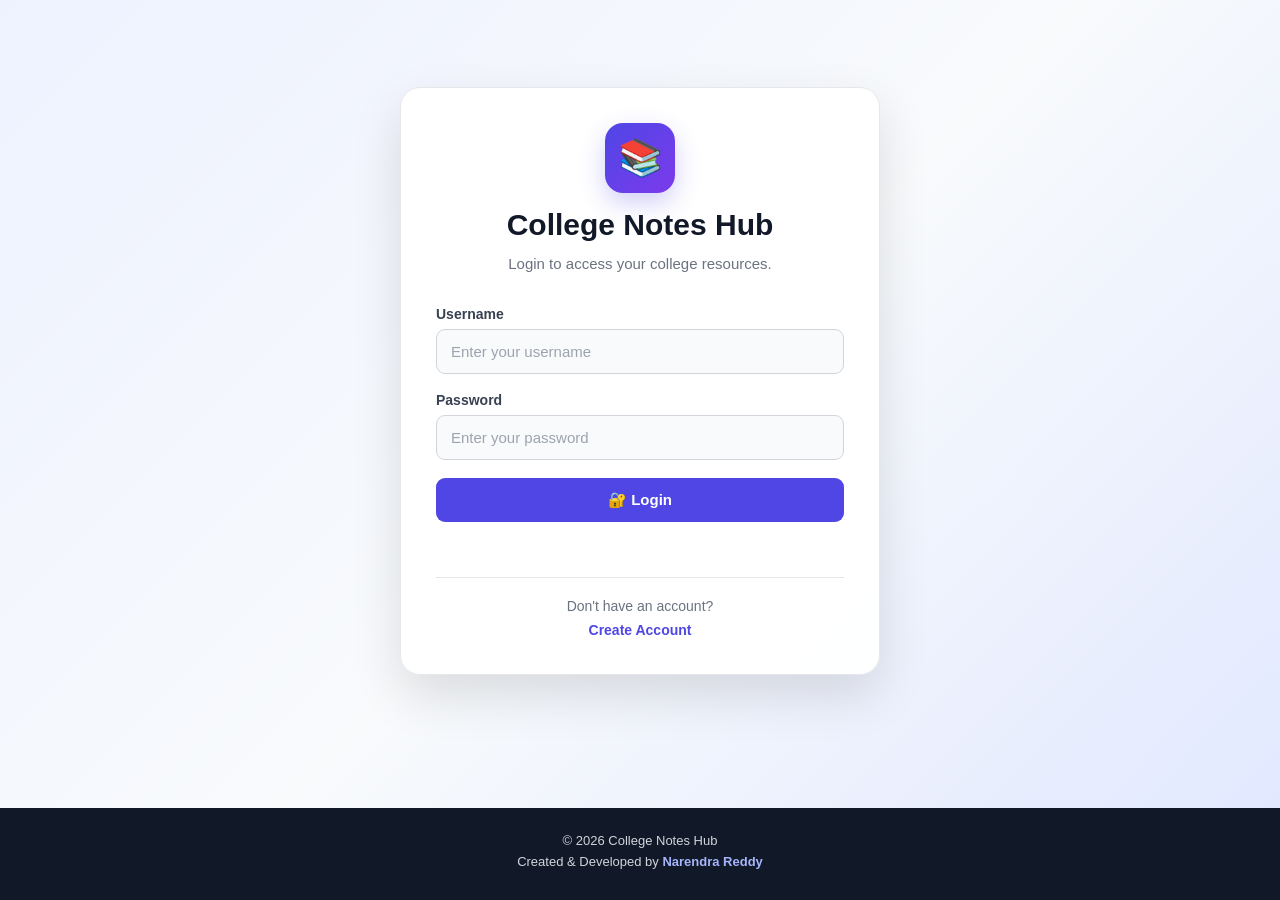
==== login.html @ 0d310e21 "Initial College Notes Hub project" ====
<!DOCTYPE html>
<html lang="en">

<head>

    <meta charset="UTF-8">

    <meta
        name="viewport"
        content="width=device-width, initial-scale=1.0"
    >

    <title>
        College Notes Hub - Login
    </title>

    <link rel="stylesheet" href="login-style.css">
    

    <style>

        /* =================================================
           WELCOME ANIMATION
           ================================================= */

        .welcome-overlay {
            position: fixed;

            inset: 0;

            background:
                linear-gradient(
                    135deg,
                    #eef2ff,
                    #f8fafc,
                    #e0e7ff
                );

            display: none;

            align-items: center;

            justify-content: center;

            z-index: 99999;

            opacity: 1;
        }


        .welcome-box {
            width: min(
                90%,
                600px
            );

            padding: 45px 30px;

            text-align: center;

            background: white;

            border-radius: 22px;

            box-shadow:
                0 20px 60px
                rgba(0, 0, 0, 0.15);

            animation:
                welcomeZoom
                0.7s ease;
        }


        .welcome-icon {
            font-size: 60px;

            margin-bottom: 15px;

            animation:
                welcomeBounce
                1s ease
                infinite alternate;
        }


        .welcome-box h1 {
            font-size: 36px;

            color: #111827;

            margin-bottom: 15px;

            line-height: 1.2;
        }


        .welcome-box h1 span {
            display: block;

            color: #4f46e5;

            margin-top: 5px;
        }


        .welcome-message {
            font-size: 18px;

            color: #6b7280;

            margin-bottom: 20px;
        }


        .welcome-divider {
            width: 80px;

            height: 4px;

            margin: 20px auto;

            border-radius: 20px;

            background: #4f46e5;
        }


        .welcome-developer {
            font-size: 14px;

            color: #6b7280;

            margin: 0;
        }


        .welcome-developer strong {
            color: #4f46e5;
        }


        @keyframes welcomeZoom {

            from {
                opacity: 0;

                transform:
                    scale(0.8)
                    translateY(30px);
            }

            to {
                opacity: 1;

                transform:
                    scale(1)
                    translateY(0);
            }

        }


        @keyframes welcomeBounce {

            from {
                transform:
                    translateY(0);
            }

            to {
                transform:
                    translateY(-10px);
            }

        }


        /* =================================================
           MOBILE
           ================================================= */

        @media (max-width: 600px) {

            .welcome-box {
                padding:
                    35px 20px;
            }


            .welcome-icon {
                font-size: 48px;
            }


            .welcome-box h1 {
                font-size: 28px;
            }


            .welcome-message {
                font-size: 16px;
            }

        }

    </style>

</head>


<body>


    <!-- =================================================
         MAIN LOGIN CONTAINER
         ================================================= -->

    <main class="login-container">


        <!-- =================================================
             LOGIN CARD
             ================================================= -->

        <section class="login-card">


            <div class="login-header">

                <div class="login-logo">
                    📚
                </div>


                <h1>
                    College Notes Hub
                </h1>


                <p>
                    Login to access your
                    college resources.
                </p>

            </div>



            <!-- =================================================
                 LOGIN FORM
                 ================================================= -->

            <form
                id="loginForm"
                autocomplete="off"
            >

                <div class="form-group">

                    <label for="loginUsername">
                        Username
                    </label>

                    <input
                        id="loginUsername"
                        type="text"
                        placeholder="Enter your username"
                        required
                    >

                </div>


                <div class="form-group">

                    <label for="loginPassword">
                        Password
                    </label>

                    <input
                        id="loginPassword"
                        type="password"
                        placeholder="Enter your password"
                        required
                    >

                </div>


                <button
                    type="submit"
                    class="login-submit-button"
                >
                    🔐 Login
                </button>


                <p
                    id="loginMessage"
                    class="login-message"
                ></p>

            </form>



            <!-- =================================================
                 REGISTER LINK
                 ================================================= -->

            <div class="register-area">

                <p>
                    Don't have an account?
                </p>


                <button
                    id="showRegisterButton"
                    type="button"
                    class="register-link-button"
                >
                    Create Account
                </button>

            </div>


        </section>



        <!-- =================================================
             REGISTER CARD
             ================================================= -->

        <section
            id="registerCard"
            class="login-card"
            style="display:none;"
        >


            <div class="login-header">

                <div class="login-logo">
                    📝
                </div>


                <h1>
                    Create Account
                </h1>


                <p>
                    Register for College Notes Hub.
                </p>

            </div>



            <form
                id="registerForm"
                autocomplete="off"
            >


                <div class="form-group">

                    <label for="registerName">
                        Full Name
                    </label>

                    <input
                        id="registerName"
                        type="text"
                        placeholder="Enter your full name"
                        required
                    >

                </div>



                <div class="form-group">

                    <label for="registerUsername">
                        Username
                    </label>

                    <input
                        id="registerUsername"
                        type="text"
                        placeholder="Choose a username"
                        required
                    >

                </div>



                <div class="form-group">

                    <label for="registerEmail">
                        Email
                    </label>

                    <input
                        id="registerEmail"
                        type="email"
                        placeholder="Enter your email"
                        required
                    >

                </div>



                <div class="form-group">

                    <label for="registerPassword">
                        Password
                    </label>

                    <input
                        id="registerPassword"
                        type="password"
                        placeholder="Create a password"
                        required
                    >

                </div>



                <div class="form-group">

                    <label for="registerConfirmPassword">
                        Confirm Password
                    </label>

                    <input
                        id="registerConfirmPassword"
                        type="password"
                        placeholder="Confirm your password"
                        required
                    >

                </div>



                <button
                    type="submit"
                    class="login-submit-button"
                >
                    📝 Create Account
                </button>


                <p
                    id="registerMessage"
                    class="login-message"
                ></p>


            </form>



            <div class="register-area">

                <button
                    id="backToLoginButton"
                    type="button"
                    class="register-link-button"
                >
                    ← Back to Login
                </button>

            </div>


        </section>



        <!-- =================================================
             OTP CARD
             ================================================= -->

        <section
            id="otpCard"
            class="login-card"
            style="display:none;"
        >


            <div class="login-header">

                <div class="login-logo">
                    🔐
                </div>


                <h1>
                    Verify OTP
                </h1>


                <p>
                    Enter the OTP shown below.
                </p>

            </div>



            <div
                id="otpDisplay"
                style="
                    text-align:center;
                    font-size:32px;
                    font-weight:bold;
                    letter-spacing:8px;
                    color:#4f46e5;
                    margin:20px 0;
                "
            >
                ------
            </div>



            <form
                id="otpForm"
                autocomplete="off"
            >

                <div class="form-group">

                    <label for="otpInput">
                        Enter OTP
                    </label>

                    <input
                        id="otpInput"
                        type="text"
                        inputmode="numeric"
                        maxlength="6"
                        placeholder="Enter 6 digit OTP"
                        required
                    >

                </div>


                <button
                    type="submit"
                    class="login-submit-button"
                >
                    ✅ Verify OTP
                </button>


                <p
                    id="otpMessage"
                    class="login-message"
                ></p>

            </form>



            <div class="register-area">

                <button
                    id="cancelOtpButton"
                    type="button"
                    class="register-link-button"
                >
                    ← Back
                </button>

            </div>


        </section>


    </main>



    <!-- =================================================
         WELCOME OVERLAY
         ================================================= -->

    <div
        id="welcomeOverlay"
        class="welcome-overlay"
    >

        <div class="welcome-box">


            <div class="welcome-icon">
                🎉
            </div>


            <h1>

                Welcome to

                <span>
                    College Notes Hub
                </span>

            </h1>


            <p class="welcome-message">
                Thanks for using our website! ❤️
            </p>


            <div class="welcome-divider"></div>


            <p class="welcome-developer">

                👨‍💻 Created & Developed by

                <strong>
                    Narendra Reddy
                </strong>

            </p>

        </div>

    </div>



    <!-- =================================================
         FOOTER
         ================================================= -->

    <footer>

        <p>
            © 2026 College Notes Hub
        </p>

        <p>
            Created & Developed by
            <strong>
                Narendra Reddy
            </strong>
        </p>

    </footer>



    <!-- =================================================
         JAVASCRIPT
         ================================================= -->

    <script>


        // =================================================
        // STORAGE KEYS
        // =================================================

        const USERS_KEY =
            "login_auth_users";


        const SESSION_KEY =
            "login_auth_session";


        const REMEMBER_KEY =
            "remembered_user";



        // =================================================
        // VARIABLES
        // =================================================

        let generatedOtp =
            null;


        let otpUser =
            null;



        // =================================================
        // GET USERS
        // =================================================

        function getUsers() {

            const storedUsers =
                localStorage.getItem(
                    USERS_KEY
                );


            if (!storedUsers) {

                return [];

            }


            try {

                const users =
                    JSON.parse(
                        storedUsers
                    );


                return Array.isArray(
                    users
                )
                ? users
                : [];

            }

            catch (error) {

                return [];

            }

        }



        // =================================================
        // SAVE USERS
        // =================================================

        function saveUsers(
            users
        ) {

            localStorage.setItem(
                USERS_KEY,
                JSON.stringify(
                    users
                )
            );

        }



        // =================================================
        // MESSAGE
        // =================================================

        function setMessage(
            element,
            text,
            type
        ) {

            element.textContent =
                text;


            element.className =
                "login-message " +
                type;

        }



        // =================================================
        // SHOW / HIDE CARDS
        // =================================================

        function showCard(
            card
        ) {

            document.getElementById(
                "loginForm"
            ).closest(
                ".login-card"
            ).style.display =
                "none";


            document.getElementById(
                "registerCard"
            ).style.display =
                "none";


            document.getElementById(
                "otpCard"
            ).style.display =
                "none";


            card.style.display =
                "block";

        }



        // =================================================
        // LOGIN
        // =================================================

        document
            .getElementById(
                "loginForm"
            )
            .addEventListener(
                "submit",
                function(event) {

                    event.preventDefault();


                    const username =
                        document
                        .getElementById(
                            "loginUsername"
                        )
                        .value
                        .trim();


                    const password =
                        document
                        .getElementById(
                            "loginPassword"
                        )
                        .value;


                    const message =
                        document.getElementById(
                            "loginMessage"
                        );


                    const users =
                        getUsers();


                    const user =
                        users.find(
                            function(item) {

                                return (

                                    (
                                        item.username ||
                                        ""
                                    )
                                    .toLowerCase() ===
                                    username.toLowerCase()

                                    &&

                                    item.password ===
                                    password

                                );

                            }
                        );


                    if (!user) {

                        setMessage(

                            message,

                            "Invalid username or password.",

                            "error"

                        );

                        return;

                    }


                    // -----------------------------------------
                    // GENERATE OTP
                    // -----------------------------------------

                    generatedOtp =
                        String(
                            Math.floor(
                                100000 +
                                Math.random() *
                                900000
                            )
                        );


                    otpUser =
                        user;


                    document.getElementById(
                        "otpDisplay"
                    ).textContent =
                        generatedOtp;


                    document.getElementById(
                        "otpInput"
                    ).value =
                        "";


                    document.getElementById(
                        "otpMessage"
                    ).textContent =
                        "";


                    // -----------------------------------------
                    // SHOW OTP
                    // -----------------------------------------

                    document
                        .getElementById(
                            "loginForm"
                        )
                        .closest(
                            ".login-card"
                        )
                        .style.display =
                        "none";


                    document.getElementById(
                        "otpCard"
                    ).style.display =
                        "block";

                }
            );



        // =================================================
        // REGISTER
        // =================================================

        document
            .getElementById(
                "registerForm"
            )
            .addEventListener(
                "submit",
                function(event) {

                    event.preventDefault();


                    const name =
                        document
                        .getElementById(
                            "registerName"
                        )
                        .value
                        .trim();


                    const username =
                        document
                        .getElementById(
                            "registerUsername"
                        )
                        .value
                        .trim();


                    const email =
                        document
                        .getElementById(
                            "registerEmail"
                        )
                        .value
                        .trim();


                    const password =
                        document
                        .getElementById(
                            "registerPassword"
                        )
                        .value;


                    const confirmPassword =
                        document
                        .getElementById(
                            "registerConfirmPassword"
                        )
                        .value;


                    const message =
                        document.getElementById(
                            "registerMessage"
                        );


                    if (
                        password !==
                        confirmPassword
                    ) {

                        setMessage(

                            message,

                            "Passwords do not match.",

                            "error"

                        );

                        return;

                    }


                    if (
                        password.length <
                        4
                    ) {

                        setMessage(

                            message,

                            "Password must contain at least 4 characters.",

                            "error"

                        );

                        return;

                    }


                    const users =
                        getUsers();


                    const usernameExists =
                        users.some(
                            function(user) {

                                return (

                                    (
                                        user.username ||
                                        ""
                                    )
                                    .toLowerCase() ===
                                    username.toLowerCase()

                                );

                            }
                        );


                    if (
                        usernameExists
                    ) {

                        setMessage(

                            message,

                            "Username already exists.",

                            "error"

                        );

                        return;

                    }


                    const emailExists =
                        users.some(
                            function(user) {

                                return (

                                    (
                                        user.email ||
                                        ""
                                    )
                                    .toLowerCase() ===
                                    email.toLowerCase()

                                );

                            }
                        );


                    if (
                        emailExists
                    ) {

                        setMessage(

                            message,

                            "Email already exists.",

                            "error"

                        );

                        return;

                    }


                    // -----------------------------------------
                    // CREATE USER
                    // -----------------------------------------

                    const newUser = {

                        id:
                            Date.now(),

                        name:
                            name,

                        username:
                            username,

                        email:
                            email,

                        password:
                            password

                    };


                    users.push(
                        newUser
                    );


                    saveUsers(
                        users
                    );


                    setMessage(

                        message,

                        "✅ Account created successfully. You can now login.",

                        "success"

                    );


                    document
                        .getElementById(
                            "registerForm"
                        )
                        .reset();


                    setTimeout(
                        function() {

                            showLoginCard();

                        },
                        1200
                    );

                }
            );



        // =================================================
        // VERIFY OTP
        // =================================================

        document
            .getElementById(
                "otpForm"
            )
            .addEventListener(
                "submit",
                function(event) {

                    event.preventDefault();


                    const input =
                        document
                        .getElementById(
                            "otpInput"
                        )
                        .value
                        .trim();


                    const message =
                        document.getElementById(
                            "otpMessage"
                        );


                    if (
                        !otpUser
                    ) {

                        setMessage(

                            message,

                            "Login session expired. Please try again.",

                            "error"

                        );

                        return;

                    }


                    if (
                        input !==
                        generatedOtp
                    ) {

                        setMessage(

                            message,

                            "Incorrect OTP. Please try again.",

                            "error"

                        );

                        return;

                    }


                    // -----------------------------------------
                    // LOGIN SUCCESS
                    // -----------------------------------------

                    localStorage.setItem(
                        SESSION_KEY,
                        otpUser.name
                    );


                    localStorage.setItem(
                        REMEMBER_KEY,
                        otpUser.username
                    );


                    setMessage(

                        message,

                        "✅ Login successful!",

                        "success"

                    );


                    // -----------------------------------------
                    // SHOW WELCOME ANIMATION
                    // -----------------------------------------

                    const welcomeOverlay =
                        document.getElementById(
                            "welcomeOverlay"
                        );


                    welcomeOverlay.style.display =
                        "flex";


                    welcomeOverlay.style.opacity =
                        "1";


                    // -----------------------------------------
                    // REDIRECT AFTER ANIMATION
                    // -----------------------------------------

                    setTimeout(
                        function() {

                            welcomeOverlay.style.opacity =
                                "0";


                            setTimeout(
                                function() {

                                    if (
                                        (
                                            otpUser.username ||
                                            ""
                                        )
                                        .toLowerCase() ===
                                        "admin"
                                    ) {

                                        window.location.href =
                                            "admin.html";

                                    }

                                    else {

                                        window.location.href =
                                            "student-dashboard.html";

                                    }

                                },
                                400
                            );

                        },
                        2300
                    );

                }
            );



        // =================================================
        // SHOW REGISTER
        // =================================================

        document
            .getElementById(
                "showRegisterButton"
            )
            .addEventListener(
                "click",
                function() {

                    showRegisterCard();

                }
            );



        // =================================================
        // BACK TO LOGIN
        // =================================================

        document
            .getElementById(
                "backToLoginButton"
            )
            .addEventListener(
                "click",
                function() {

                    showLoginCard();

                }
            );



        // =================================================
        // CANCEL OTP
        // =================================================

        document
            .getElementById(
                "cancelOtpButton"
            )
            .addEventListener(
                "click",
                function() {

                    generatedOtp =
                        null;


                    otpUser =
                        null;


                    showLoginCard();

                }
            );



        // =================================================
        // SHOW LOGIN
        // =================================================

        function showLoginCard() {

            const loginCard =
                document
                .getElementById(
                    "loginForm"
                )
                .closest(
                    ".login-card"
                );


            loginCard.style.display =
                "block";


            document.getElementById(
                "registerCard"
            ).style.display =
                "none";


            document.getElementById(
                "otpCard"
            ).style.display =
                "none";

        }



        // =================================================
        // SHOW REGISTER
        // =================================================

        function showRegisterCard() {

            document
                .getElementById(
                    "loginForm"
                )
                .closest(
                    ".login-card"
                )
                .style.display =
                "none";


            document.getElementById(
                "registerCard"
            ).style.display =
                "block";


            document.getElementById(
                "otpCard"
            ).style.display =
                "none";

        }



        // =================================================
        // START
        // =================================================

        document.addEventListener(
            "DOMContentLoaded",
            function() {

                showLoginCard();

            }
        );

    </script>
    <script src="login-script.js"></script>


</body>

</html>
---- login-style.css ----
/* =====================================================
   COLLEGE NOTES HUB - LOGIN STYLE
   ===================================================== */


/* =====================================================
   RESET
   ===================================================== */

* {
    margin: 0;
    padding: 0;
    box-sizing: border-box;
}


html,
body {
    min-height: 100%;
}


body {
    font-family:
        Arial,
        Helvetica,
        sans-serif;

    background:
        linear-gradient(
            135deg,
            #eef2ff,
            #f8fafc,
            #e0e7ff
        );

    color: #111827;

    min-height: 100vh;

    display: flex;

    flex-direction: column;

    overflow-x: hidden;
}


/* =====================================================
   MAIN LOGIN CONTAINER
   ===================================================== */

.login-container {
    width: 100%;

    max-width: 520px;

    margin: auto;

    padding:
        40px 20px;
}


/* =====================================================
   LOGIN CARD
   ===================================================== */

.login-card {
    width: 100%;

    background: rgba(
        255,
        255,
        255,
        0.97
    );

    border: 1px solid #e5e7eb;

    border-radius: 20px;

    padding: 35px;

    box-shadow:
        0 20px 50px
        rgba(
            0,
            0,
            0,
            0.12
        );

    animation:
        cardAppear
        0.5s ease;
}


/* =====================================================
   LOGIN HEADER
   ===================================================== */

.login-header {
    text-align: center;

    margin-bottom: 30px;
}


.login-logo {
    width: 70px;

    height: 70px;

    margin: 0 auto 15px;

    border-radius: 18px;

    display: flex;

    align-items: center;

    justify-content: center;

    font-size: 36px;

    background:
        linear-gradient(
            135deg,
            #4f46e5,
            #7c3aed
        );

    box-shadow:
        0 10px 25px
        rgba(
            79,
            70,
            229,
            0.25
        );
}


.login-header h1 {
    color: #111827;

    font-size: 30px;

    margin-bottom: 10px;
}


.login-header p {
    color: #6b7280;

    font-size: 15px;

    line-height: 1.6;
}


/* =====================================================
   FORM
   ===================================================== */

.form-group {
    margin-bottom: 18px;
}


.form-group label {
    display: block;

    margin-bottom: 7px;

    font-size: 14px;

    font-weight: bold;

    color: #374151;
}


.form-group input {
    width: 100%;

    padding:
        13px 14px;

    border: 1px solid #d1d5db;

    border-radius: 9px;

    background: #f9fafb;

    color: #111827;

    font-size: 15px;

    outline: none;

    transition:
        0.25s;
}


.form-group input::placeholder {
    color: #9ca3af;
}


.form-group input:focus {
    border-color: #4f46e5;

    background: white;

    box-shadow:
        0 0 0 3px
        rgba(
            79,
            70,
            229,
            0.12
        );
}


/* =====================================================
   SUBMIT BUTTON
   ===================================================== */

.login-submit-button {
    width: 100%;

    border: none;

    padding:
        13px 18px;

    border-radius: 9px;

    background: #4f46e5;

    color: white;

    font-size: 15px;

    font-weight: bold;

    cursor: pointer;

    transition:
        0.3s;
}


.login-submit-button:hover {
    background: #3730a3;

    transform:
        translateY(-1px);
}


.login-submit-button:active {
    transform:
        translateY(0);
}


/* =====================================================
   REGISTER AREA
   ===================================================== */

.register-area {
    text-align: center;

    margin-top: 22px;

    padding-top: 20px;

    border-top:
        1px solid #e5e7eb;
}


.register-area p {
    color: #6b7280;

    font-size: 14px;

    margin-bottom: 7px;
}


.register-link-button {
    border: none;

    background: transparent;

    color: #4f46e5;

    font-size: 14px;

    font-weight: bold;

    cursor: pointer;
}


.register-link-button:hover {
    text-decoration: underline;

    color: #3730a3;
}


/* =====================================================
   LOGIN MESSAGE
   ===================================================== */

.login-message {
    text-align: center;

    min-height: 20px;

    margin-top: 13px;

    font-size: 14px;

    font-weight: bold;
}


.login-message.error {
    color: #dc2626;
}


.login-message.success {
    color: #16a34a;
}


/* =====================================================
   OTP DISPLAY
   ===================================================== */

#otpDisplay {
    background: #eef2ff;

    border:
        1px solid #c7d2fe;

    border-radius: 12px;

    padding: 15px;

    font-size: 30px !important;

    letter-spacing: 8px;

    color: #4f46e5 !important;

    text-align: center;

    margin:
        20px 0;

    font-weight: bold;

    user-select: none;
}


/* =====================================================
   FOOTER
   ===================================================== */

footer {
    margin-top: auto;

    width: 100%;

    padding:
        25px 15px;

    text-align: center;

    background: #111827;

    color: white;
}


footer p {
    margin-bottom: 6px;

    color: #d1d5db;

    font-size: 13px;
}


footer strong {
    color: #a5b4fc;
}


/* =====================================================
   WELCOME OVERLAY
   ===================================================== */

.welcome-overlay {
    position: fixed;

    inset: 0;

    background:
        linear-gradient(
            135deg,
            #eef2ff,
            #f8fafc,
            #e0e7ff
        );

    display: none;

    align-items: center;

    justify-content: center;

    z-index: 99999;

    opacity: 1;

    transition:
        opacity 0.4s ease;
}


.welcome-box {
    width:
        min(
            90%,
            600px
        );

    padding:
        45px 30px;

    text-align: center;

    background: white;

    border-radius: 22px;

    box-shadow:
        0 20px 60px
        rgba(
            0,
            0,
            0,
            0.15
        );

    animation:
        welcomeZoom
        0.7s ease;
}


.welcome-icon {
    font-size: 60px;

    margin-bottom: 15px;

    animation:
        welcomeBounce
        1s ease
        infinite alternate;
}


.welcome-box h1 {
    font-size: 36px;

    color: #111827;

    margin-bottom: 15px;

    line-height: 1.2;
}


.welcome-box h1 span {
    display: block;

    color: #4f46e5;

    margin-top: 5px;
}


.welcome-message {
    font-size: 18px;

    color: #6b7280;

    margin-bottom: 20px;
}


.welcome-divider {
    width: 80px;

    height: 4px;

    margin: 20px auto;

    border-radius: 20px;

    background: #4f46e5;
}


.welcome-developer {
    font-size: 14px;

    color: #6b7280;

    margin: 0;
}


.welcome-developer strong {
    color: #4f46e5;
}


/* =====================================================
   ANIMATIONS
   ===================================================== */

@keyframes cardAppear {

    from {
        opacity: 0;

        transform:
            translateY(20px);
    }

    to {
        opacity: 1;

        transform:
            translateY(0);
    }

}


@keyframes welcomeZoom {

    from {
        opacity: 0;

        transform:
            scale(0.8)
            translateY(30px);
    }

    to {
        opacity: 1;

        transform:
            scale(1)
            translateY(0);
    }

}


@keyframes welcomeBounce {

    from {
        transform:
            translateY(0);
    }

    to {
        transform:
            translateY(-10px);
    }

}


/* =====================================================
   DARK THEME
   ===================================================== */

body.dark-theme {
    background:
        linear-gradient(
            135deg,
            #111827,
            #1f2937,
            #312e81
        );

    color: #e5e7eb;
}


body.dark-theme .login-card {
    background: #1f2937;

    border-color: #374151;

    box-shadow:
        0 20px 50px
        rgba(
            0,
            0,
            0,
            0.35
        );
}


body.dark-theme .login-header h1 {
    color: #f9fafb;
}


body.dark-theme .login-header p {
    color: #d1d5db;
}


body.dark-theme .form-group label {
    color: #d1d5db;
}


body.dark-theme .form-group input {
    background: #111827;

    color: #f9fafb;

    border-color: #4b5563;
}


body.dark-theme .form-group input::placeholder {
    color: #9ca3af;
}


body.dark-theme .form-group input:focus {
    background: #111827;

    border-color: #818cf8;
}


body.dark-theme .register-area {
    border-color: #374151;
}


body.dark-theme .register-area p {
    color: #d1d5db;
}


body.dark-theme #otpDisplay {
    background: #312e81;

    border-color: #4338ca;

    color: #e0e7ff !important;
}


body.dark-theme .welcome-overlay {
    background:
        linear-gradient(
            135deg,
            #111827,
            #1f2937,
            #312e81
        );
}


body.dark-theme .welcome-box {
    background: #1f2937;

    box-shadow:
        0 20px 60px
        rgba(
            0,
            0,
            0,
            0.4
        );
}


body.dark-theme .welcome-box h1 {
    color: #f9fafb;
}


body.dark-theme .welcome-message {
    color: #d1d5db;
}


body.dark-theme .welcome-developer {
    color: #d1d5db;
}


/* =====================================================
   MOBILE
   ===================================================== */

@media (max-width: 600px) {

    .login-container {
        padding:
            25px 15px;
    }


    .login-card {
        padding:
            25px 20px;
    }


    .login-header h1 {
        font-size: 26px;
    }


    .login-logo {
        width: 60px;

        height: 60px;

        font-size: 30px;
    }


    .welcome-box {
        padding:
            35px 20px;
    }


    .welcome-icon {
        font-size: 48px;
    }


    .welcome-box h1 {
        font-size: 28px;
    }


    .welcome-message {
        font-size: 16px;
    }


    #otpDisplay {
        font-size: 25px !important;

        letter-spacing: 5px;
    }

}
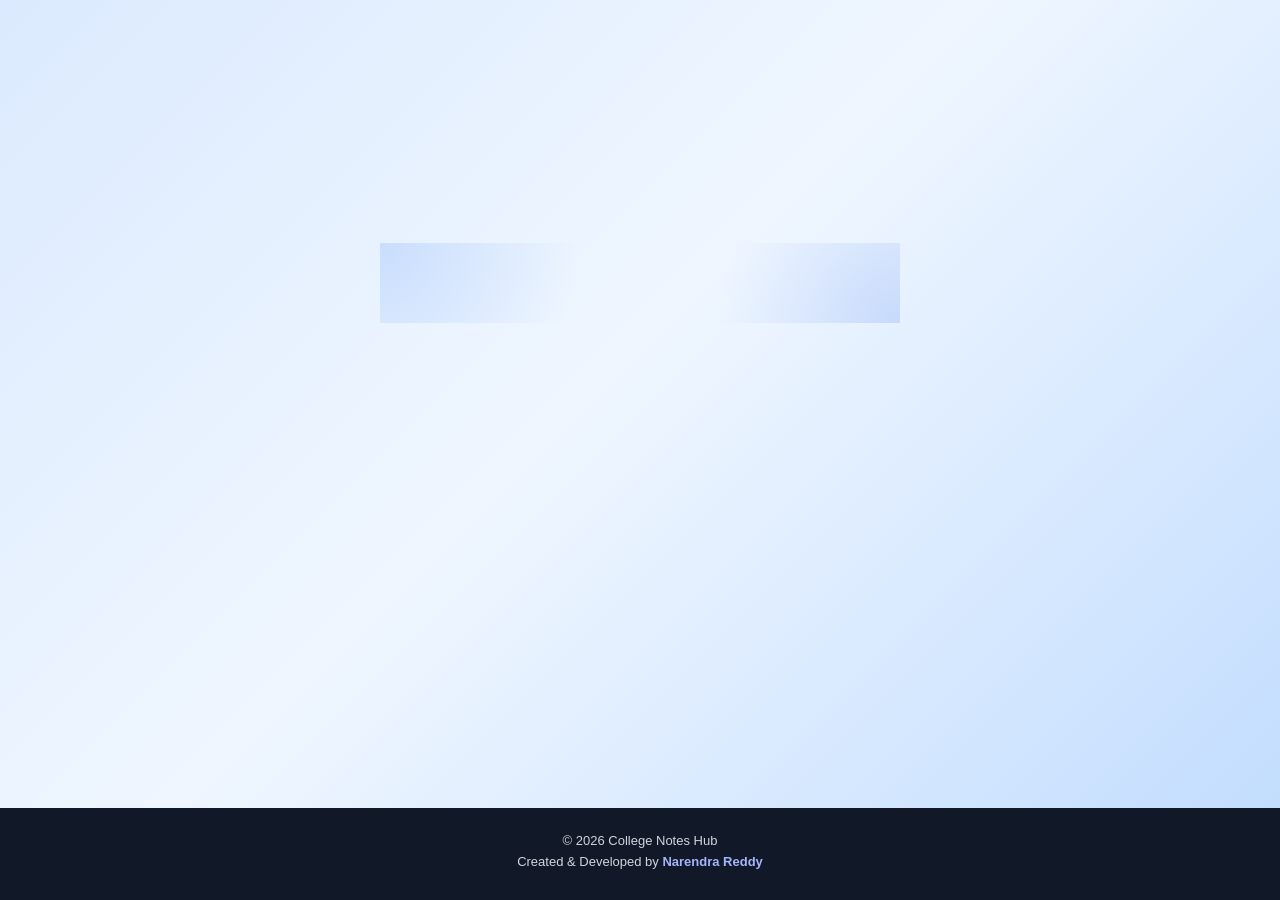
==== commit cc00ba04: "Add compressed DBMS study materials" ====
--- a/login.html
+++ b/login.html
@@ -206,10 +206,173 @@
 
     </style>
 
+
+<style>
+body.login-intro-page{overflow:hidden!important;}
+#loginIntroScene{position:fixed;inset:0;z-index:999999;background:linear-gradient(135deg,#eef2ff,#ffffff,#dbeafe);display:flex;align-items:center;justify-content:center;overflow:hidden;pointer-events:none;animation:introOut .6s ease 5.2s forwards;}
+#loginIntroStage{position:relative;width:min(1100px,94vw);height:min(650px,88vh);}
+#introPerson{position:absolute;left:-220px;bottom:12%;width:210px;height:300px;z-index:5;animation:personIn 1.5s cubic-bezier(.2,.8,.25,1) .15s forwards;}
+.person-head{position:absolute;left:55px;top:0;width:88px;height:88px;border-radius:50%;background:#ffd7b5;border:4px solid #111827;box-sizing:border-box;}
+.person-hair{position:absolute;left:2px;top:-8px;width:84px;height:46px;border-radius:50px 50px 18px 18px;background:#111827;}
+.person-eye{position:absolute;top:38px;width:8px;height:8px;border-radius:50%;background:#111827;}
+.person-eye.l{left:24px}.person-eye.r{right:24px}
+.person-mouth{position:absolute;left:30px;top:55px;width:28px;height:13px;border-bottom:4px solid #111827;border-radius:0 0 20px 20px;}
+.person-body{position:absolute;left:45px;top:83px;width:110px;height:125px;border-radius:25px;background:linear-gradient(145deg,#4f46e5,#7c3aed);border:4px solid #111827;box-sizing:border-box;}
+.person-arm{position:absolute;top:98px;width:25px;height:105px;border-radius:18px;background:#ffd7b5;border:4px solid #111827;transform-origin:50% 10px;box-sizing:border-box;}
+.person-arm.l{left:27px;transform:rotate(28deg)}
+.person-arm.r{right:20px;transform:rotate(-55deg);animation:armPoint 1s ease 2.1s forwards;}
+.person-hand{position:absolute;right:-14px;bottom:-12px;width:34px;height:34px;border-radius:50%;background:#ffd7b5;border:4px solid #111827;}
+.person-leg{position:absolute;top:198px;width:29px;height:90px;border-radius:18px;background:#1f2937;border:4px solid #111827;box-sizing:border-box;}
+.person-leg.l{left:67px}.person-leg.r{left:118px}
+.person-shoe{position:absolute;bottom:-10px;left:-9px;width:52px;height:21px;border-radius:20px;background:#111827;}
+#introBubble{position:absolute;left:7%;top:8%;z-index:6;padding:18px 22px;background:#fff;color:#111827;border-radius:20px;box-shadow:0 18px 45px rgba(15,23,42,.16);font-size:clamp(16px,1.8vw,22px);font-weight:700;line-height:1.35;opacity:0;transform:translateY(16px) scale(.9);animation:bubbleIn .6s ease 1.1s forwards;}
+#introBubble:after{content:"";position:absolute;left:45px;bottom:-14px;width:26px;height:26px;background:#fff;transform:rotate(45deg);}
+#introArrow{position:absolute;left:27%;bottom:31%;z-index:7;font-size:58px;opacity:0;transform:rotate(-20deg);animation:reach .9s ease 2.1s forwards;}
+#introRope{position:absolute;left:30%;right:20%;bottom:34%;height:6px;border-radius:6px;background:linear-gradient(90deg,#4f46e5,rgba(79,70,229,.12));transform:scaleX(0);transform-origin:left center;animation:pull .9s ease 2.1s forwards;}
+.login-card.login-intro-card{position:absolute!important;left:52%!important;top:50%!important;margin:0!important;z-index:4;opacity:0!important;transform:translate(120vw,-50%) scale(.94)!important;animation:cardIn 1.7s cubic-bezier(.18,.8,.2,1) 2.1s forwards!important;}
+@keyframes personIn{0%{transform:translateX(0)}70%{transform:translateX(205px)}100%{transform:translateX(190px)}}
+@keyframes bubbleIn{to{opacity:1;transform:none}}
+@keyframes armPoint{0%{transform:rotate(-55deg)}100%{transform:rotate(-72deg)}}
+@keyframes reach{0%{opacity:0;transform:rotate(-20deg) translateX(0)}30%{opacity:1}100%{opacity:1;transform:rotate(8deg) translateX(70px)}}
+@keyframes pull{to{transform:scaleX(1)}}
+@keyframes cardIn{0%{opacity:0;transform:translate(120vw,-50%) scale(.94)!important}25%{opacity:1}72%{transform:translate(-54%,-50%) scale(1.03)!important}100%{opacity:1;transform:translate(-50%,-50%) scale(1)!important}}
+@keyframes introOut{to{opacity:0;visibility:hidden}}
+@media(max-width:700px){#introPerson{transform:scale(.8) translateX(-280px);transform-origin:bottom left;animation-name:personInMobile;}#introBubble{left:3%;top:5%;max-width:290px;font-size:15px}.login-card.login-intro-card{left:50%!important;width:min(92vw,430px)!important}.
+@keyframes personInMobile{0%{transform:scale(.8) translateX(-280px)}70%{transform:scale(.8) translateX(40px)}100%{transform:scale(.8) translateX(25px)}}}
+</style>
+
+<style>
+/* ===============================
+   BLUE LOGIN UI ENHANCEMENT
+   =============================== */
+body {
+    background: linear-gradient(135deg, #dbeafe 0%, #eff6ff 45%, #bfdbfe 100%) !important;
+}
+
+.login-container {
+    background: radial-gradient(circle at top left, rgba(59,130,246,.18), transparent 38%),
+                radial-gradient(circle at bottom right, rgba(37,99,235,.16), transparent 35%);
+}
+
+.login-card {
+    border: 1px solid rgba(59,130,246,.20) !important;
+    box-shadow: 0 24px 70px rgba(30,64,175,.18), 0 8px 24px rgba(37,99,235,.10) !important;
+    backdrop-filter: blur(12px);
+}
+
+.login-header h1 {
+    color: #0f3d91 !important;
+}
+
+.login-header p {
+    color: #4b6694 !important;
+}
+
+.login-logo {
+    background: linear-gradient(135deg, #2563eb, #1d4ed8) !important;
+    box-shadow: 0 10px 25px rgba(37,99,235,.28) !important;
+}
+
+.form-group label {
+    color: #174a9c !important;
+}
+
+.form-group input {
+    border: 2px solid #bfdbfe !important;
+    background: #f8fbff !important;
+}
+
+.form-group input:focus {
+    border-color: #2563eb !important;
+    box-shadow: 0 0 0 4px rgba(37,99,235,.12) !important;
+    background: #ffffff !important;
+}
+
+.login-submit-button {
+    background: linear-gradient(135deg, #2563eb, #1d4ed8) !important;
+    box-shadow: 0 12px 25px rgba(37,99,235,.28) !important;
+}
+
+.login-submit-button:hover {
+    background: linear-gradient(135deg, #1d4ed8, #1e40af) !important;
+    transform: translateY(-2px);
+}
+
+.register-link-button {
+    color: #2563eb !important;
+}
+
+.register-link-button:hover {
+    color: #1d4ed8 !important;
+}
+
+.login-message.success {
+    color: #1d4ed8 !important;
+}
+
+.welcome-overlay {
+    background: linear-gradient(135deg, #dbeafe 0%, #eff6ff 45%, #bfdbfe 100%) !important;
+}
+
+.welcome-box {
+    border: 1px solid rgba(37,99,235,.16);
+    box-shadow: 0 25px 70px rgba(30,64,175,.20) !important;
+}
+
+.welcome-box h1 span,
+.welcome-developer strong {
+    color: #2563eb !important;
+}
+
+.welcome-divider {
+    background: linear-gradient(90deg, #2563eb, #60a5fa) !important;
+}
+
+#otpDisplay {
+    color: #2563eb !important;
+}
+
+/* animated intro */
+#loginIntroScene {
+    background: linear-gradient(135deg, #dbeafe 0%, #eff6ff 42%, #93c5fd 100%) !important;
+}
+
+.person-body {
+    background: linear-gradient(145deg, #2563eb, #1d4ed8) !important;
+}
+
+#introBubble {
+    border: 1px solid rgba(37,99,235,.12);
+    box-shadow: 0 18px 45px rgba(30,64,175,.18) !important;
+}
+
+#introRope {
+    background: linear-gradient(90deg, #2563eb, rgba(37,99,235,.12)) !important;
+}
+
+@media (prefers-reduced-motion: reduce) {
+    *, *::before, *::after {
+        animation-duration: .01ms !important;
+        animation-iteration-count: 1 !important;
+        scroll-behavior: auto !important;
+    }
+}
+</style>
+
 </head>
 
 
-<body>
+<body class="login-intro-page">
+<div id="loginIntroScene"><div id="loginIntroStage">
+<div id="introPerson" aria-hidden="true">
+<div class="person-head"><div class="person-hair"></div><div class="person-eye l"></div><div class="person-eye r"></div><div class="person-mouth"></div></div>
+<div class="person-body"></div><div class="person-arm l"></div><div class="person-arm r"><div class="person-hand"></div></div>
+<div class="person-leg l"><div class="person-shoe"></div></div><div class="person-leg r"><div class="person-shoe"></div></div>
+</div>
+<div id="introBubble">Hi! 👋<br>Welcome to College Notes Hub!<br>Let me bring your login. 😊</div>
+<div id="introArrow">👉</div><div id="introRope"></div>
+</div></div>
+
 
 
     <!-- =================================================
@@ -223,7 +386,7 @@
              LOGIN CARD
              ================================================= -->
 
-        <section class="login-card">
+        <section class="login-card login-intro-card">
 
 
             <div class="login-header">
@@ -1528,7 +1691,11 @@
         );
 
     </script>
-    <script src="login-script.js"></script>
+    
+<script>
+window.addEventListener("load",function(){setTimeout(function(){var s=document.getElementById("loginIntroScene");if(s)s.remove();document.body.classList.remove("login-intro-page");var c=document.querySelector(".login-intro-card");if(c)c.classList.remove("login-intro-card");},5900);});
+</script>
+<script src="login-script.js"></script>
 
 
 </body>
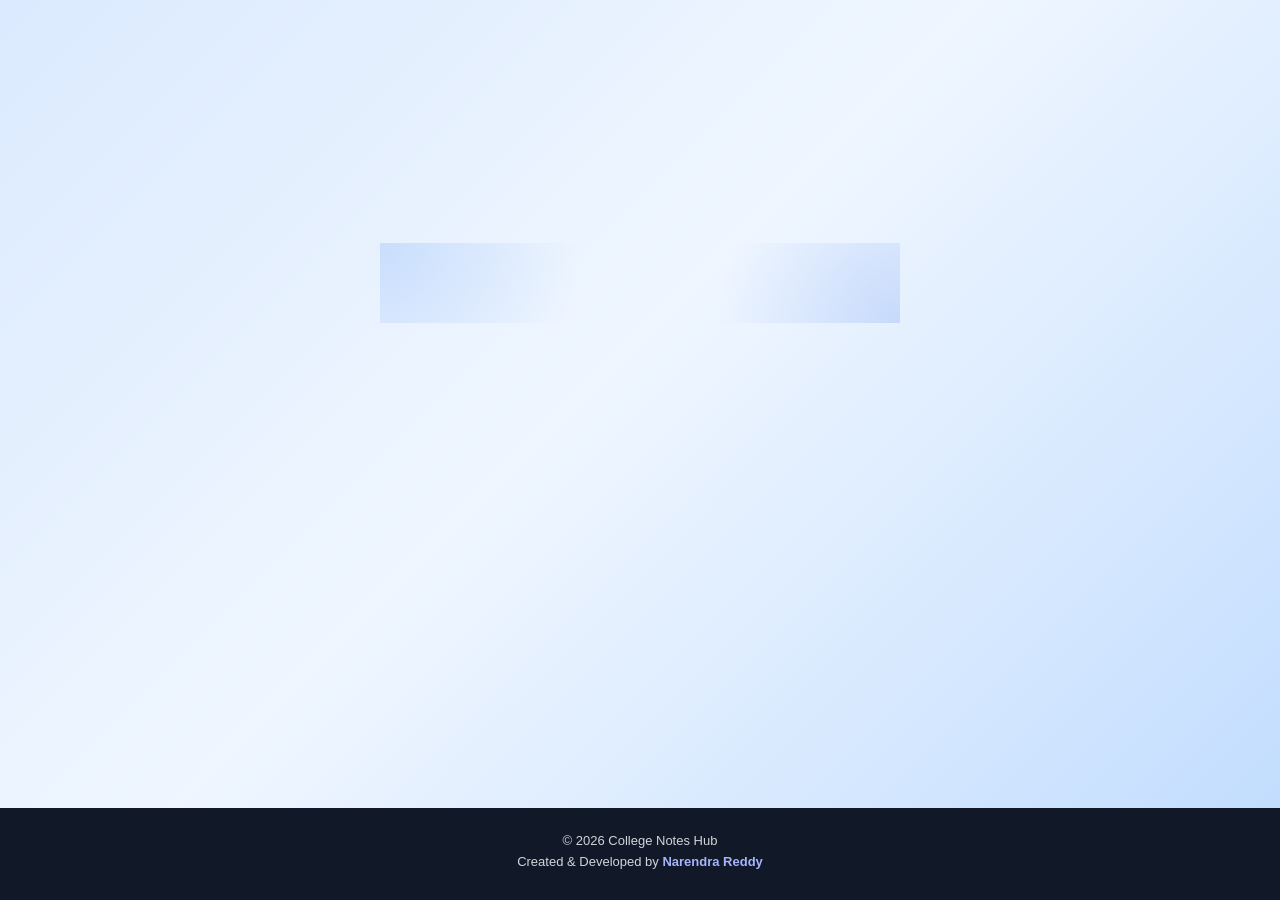
==== commit a47fdb00: "Improve responsive UI and login animation" ====
--- a/login.html
+++ b/login.html
@@ -380,6 +380,25 @@
          ================================================= -->
 
     <main class="login-container">
+        <!-- =================================================
+     INTRO PERSON ANIMATION
+     ================================================= -->
+
+<div class="login-intro-animation">
+
+    <div class="intro-speech">
+        Hi! 👋
+    </div>
+
+    <div class="intro-person">
+        🧑‍💻
+    </div>
+
+    <div class="intro-hand">
+        👋
+    </div>
+
+</div>
 
 
         <!-- =================================================
--- a/login-style.css
+++ b/login-style.css
@@ -786,4 +786,643 @@
         letter-spacing: 5px;
     }
 
+}
+/* =====================================================
+   LOGIN INTRO PERSON ANIMATION
+   ===================================================== */
+
+.login-container {
+
+    position: relative;
+
+    overflow: hidden;
+
+}
+
+
+/* =====================================================
+   PERSON INTRO
+   ===================================================== */
+
+.login-intro-animation {
+
+    position: absolute;
+
+    left: -180px;
+
+    top: 50%;
+
+    transform:
+        translateY(-50%);
+
+    width: 190px;
+
+    height: 260px;
+
+    z-index: 20;
+
+    pointer-events: none;
+
+    animation:
+        personEntrance
+        1.2s
+        cubic-bezier(
+            0.22,
+            1,
+            0.36,
+            1
+        )
+        forwards;
+
+}
+
+
+/* =====================================================
+   PERSON
+   ===================================================== */
+
+.intro-person {
+
+    position: absolute;
+
+    left: 20px;
+
+    bottom: 0;
+
+    font-size: 92px;
+
+    line-height: 1;
+
+    animation:
+        personWave
+        1.2s
+        ease-in-out
+        1.2s
+        forwards;
+
+}
+
+
+/* =====================================================
+   SPEECH BUBBLE
+   ===================================================== */
+
+.intro-speech {
+
+    position: absolute;
+
+    left: 0;
+
+    top: 5px;
+
+    padding:
+        12px 18px;
+
+    background:
+        #ffffff;
+
+    color:
+        #1d4ed8;
+
+    font-size:
+        18px;
+
+    font-weight:
+        800;
+
+    border-radius:
+        18px;
+
+    box-shadow:
+        0 12px 30px
+        rgba(
+            0,
+            0,
+            0,
+            0.18
+        );
+
+    opacity: 0;
+
+    transform:
+        translateY(12px)
+        scale(0.8);
+
+    animation:
+        speechAppear
+        0.55s
+        ease
+        0.8s
+        forwards;
+
+}
+
+
+.intro-speech::after {
+
+    content: "";
+
+    position: absolute;
+
+    bottom: -9px;
+
+    left: 32px;
+
+    border-left:
+        9px solid
+        transparent;
+
+    border-right:
+        9px solid
+        transparent;
+
+    border-top:
+        10px solid
+        #ffffff;
+
+}
+
+
+/* =====================================================
+   WAVING HAND
+   ===================================================== */
+
+.intro-hand {
+
+    position: absolute;
+
+    right: 4px;
+
+    bottom: 70px;
+
+    font-size: 36px;
+
+    opacity: 0;
+
+    animation:
+        handWave
+        0.7s
+        ease-in-out
+        1.35s
+        3;
+
+}
+
+
+/* =====================================================
+   LOGIN CARD ENTRANCE
+   ===================================================== */
+
+.login-container > .login-card:first-of-type {
+
+    animation:
+        loginCardEnter
+        0.9s
+        cubic-bezier(
+            0.22,
+            1,
+            0.36,
+            1
+        )
+        1.55s
+        both;
+
+}
+
+
+/* =====================================================
+   PERSON ENTER
+   ===================================================== */
+
+@keyframes personEntrance {
+
+    0% {
+
+        left:
+            -180px;
+
+        opacity:
+            0;
+
+    }
+
+    40% {
+
+        opacity:
+            1;
+
+    }
+
+    100% {
+
+        left:
+            calc(
+                50% - 320px
+            );
+
+        opacity:
+            1;
+
+    }
+
+}
+
+
+/* =====================================================
+   PERSON MOVEMENT
+   ===================================================== */
+
+@keyframes personWave {
+
+    0% {
+
+        transform:
+            translateX(-80px)
+            rotate(-8deg);
+
+    }
+
+    45% {
+
+        transform:
+            translateX(5px)
+            rotate(4deg);
+
+    }
+
+    70% {
+
+        transform:
+            translateX(0)
+            rotate(-2deg);
+
+    }
+
+    100% {
+
+        transform:
+            translateX(0)
+            rotate(0);
+
+    }
+
+}
+
+
+/* =====================================================
+   SPEECH
+   ===================================================== */
+
+@keyframes speechAppear {
+
+    0% {
+
+        opacity:
+            0;
+
+        transform:
+            translateY(12px)
+            scale(0.75);
+
+    }
+
+    70% {
+
+        opacity:
+            1;
+
+        transform:
+            translateY(-3px)
+            scale(1.05);
+
+    }
+
+    100% {
+
+        opacity:
+            1;
+
+        transform:
+            translateY(0)
+            scale(1);
+
+    }
+
+}
+
+
+/* =====================================================
+   HAND
+   ===================================================== */
+
+@keyframes handWave {
+
+    0% {
+
+        opacity: 0;
+
+        transform:
+            rotate(0);
+
+    }
+
+    20% {
+
+        opacity: 1;
+
+    }
+
+    40% {
+
+        transform:
+            rotate(18deg);
+
+    }
+
+    60% {
+
+        transform:
+            rotate(-18deg);
+
+    }
+
+    80% {
+
+        transform:
+            rotate(14deg);
+
+    }
+
+    100% {
+
+        opacity: 0.9;
+
+        transform:
+            rotate(0);
+
+    }
+
+}
+
+
+/* =====================================================
+   LOGIN CARD
+   ===================================================== */
+
+@keyframes loginCardEnter {
+
+    0% {
+
+        opacity: 0;
+
+        transform:
+            translateX(90px)
+            scale(0.96);
+
+    }
+
+    60% {
+
+        opacity: 1;
+
+        transform:
+            translateX(-8px)
+            scale(1.01);
+
+    }
+
+    100% {
+
+        opacity: 1;
+
+        transform:
+            translateX(0)
+            scale(1);
+
+    }
+
+}
+
+
+/* =====================================================
+   PHONE VERSION
+   ===================================================== */
+
+@media (
+    max-width: 700px
+) {
+
+    .login-container {
+
+        min-height:
+            100vh;
+
+        padding:
+            25px 16px 35px;
+
+        display:
+            flex;
+
+        flex-direction:
+            column;
+
+        align-items:
+            center;
+
+        justify-content:
+            center;
+
+    }
+
+
+    .login-intro-animation {
+
+        position:
+            relative;
+
+        left:
+            auto;
+
+        top:
+            auto;
+
+        transform:
+            none;
+
+        width:
+            100%;
+
+        height:
+            155px;
+
+        margin-bottom:
+            8px;
+
+        display:
+            block;
+
+        animation:
+            mobilePersonEntrance
+            1s
+            ease
+            forwards;
+
+    }
+
+
+    .intro-person {
+
+        left:
+            calc(
+                50% - 45px
+            );
+
+        bottom:
+            0;
+
+        font-size:
+            70px;
+
+    }
+
+
+    .intro-speech {
+
+        left:
+            calc(
+                50% - 105px
+            );
+
+        top:
+            4px;
+
+        font-size:
+            15px;
+
+        padding:
+            9px 14px;
+
+        border-radius:
+            15px;
+
+    }
+
+
+    .intro-hand {
+
+        right:
+            calc(
+                50% - 70px
+            );
+
+        bottom:
+            42px;
+
+        font-size:
+            28px;
+
+    }
+
+
+    .login-container > .login-card:first-of-type {
+
+        width:
+            min(
+                100%,
+                420px
+            );
+
+        margin:
+            0 auto;
+
+        animation:
+            mobileLoginCardEnter
+            0.8s
+            ease
+            1.25s
+            both;
+
+    }
+
+}
+
+
+/* =====================================================
+   MOBILE PERSON ENTRANCE
+   ===================================================== */
+
+@keyframes mobilePersonEntrance {
+
+    0% {
+
+        opacity:
+            0;
+
+        transform:
+            translateX(-120px);
+
+    }
+
+    70% {
+
+        opacity:
+            1;
+
+        transform:
+            translateX(10px);
+
+    }
+
+    100% {
+
+        opacity:
+            1;
+
+        transform:
+            translateX(0);
+
+    }
+
+}
+
+
+/* =====================================================
+   MOBILE LOGIN CARD
+   ===================================================== */
+
+@keyframes mobileLoginCardEnter {
+
+    0% {
+
+        opacity:
+            0;
+
+        transform:
+            translateY(50px)
+            scale(0.96);
+
+    }
+
+    70% {
+
+        opacity:
+            1;
+
+        transform:
+            translateY(-5px)
+            scale(1.01);
+
+    }
+
+    100% {
+
+        opacity:
+            1;
+
+        transform:
+            translateY(0)
+            scale(1);
+
+    }
+
 }
